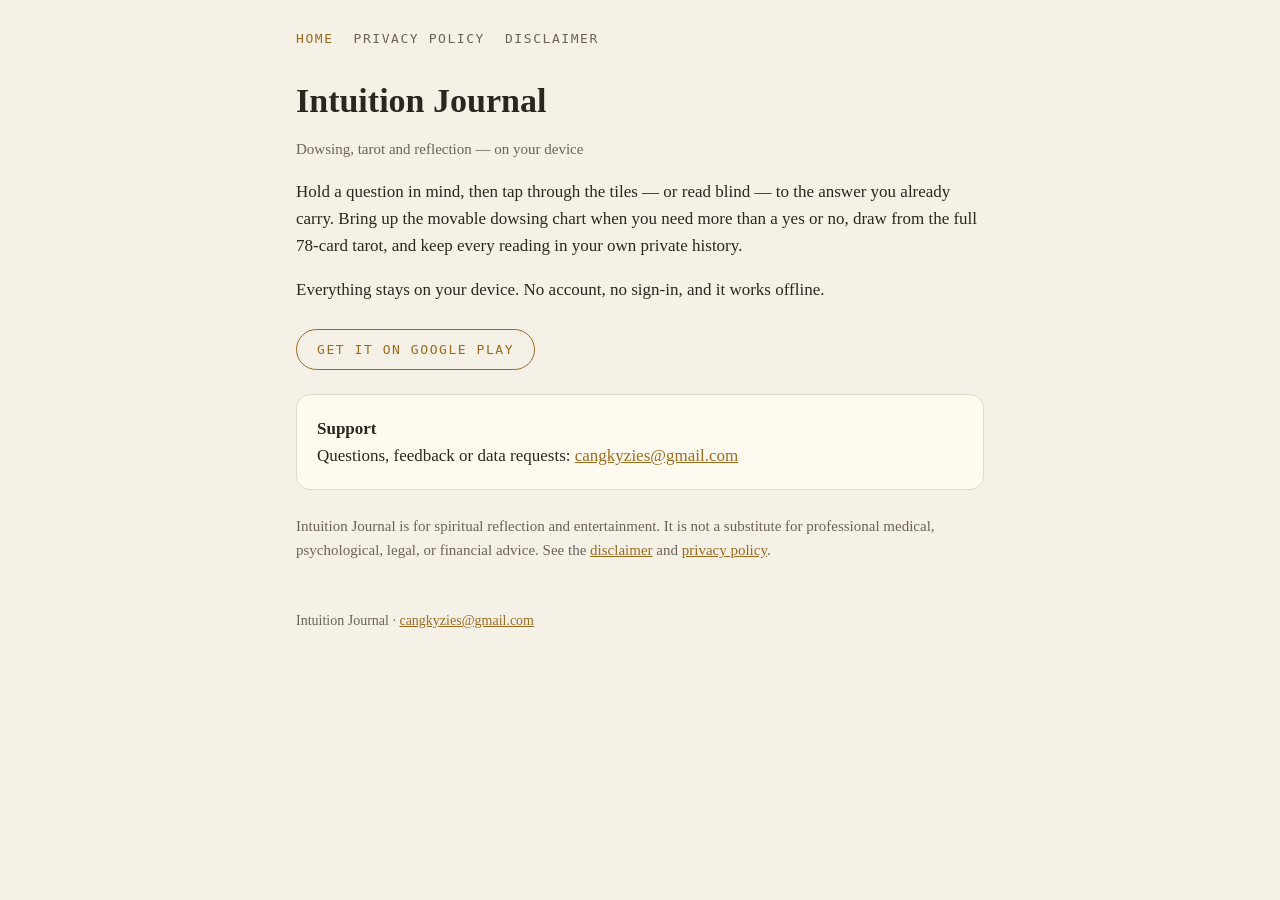
==== index.html @ 1e9a682b "Add home, privacy policy and disclaimer pages" ====
<!doctype html>
<html lang="en"><head><meta charset="utf-8"><meta name="viewport" content="width=device-width,initial-scale=1">
<title>Intuition Journal</title><meta name="description" content="Intuition Journal — a local-first dowsing, tarot and reflection app for Android.">
<link rel="stylesheet" href="/style.css"></head>
<body><main><nav><a href="/" aria-current=page>Home</a><a href="/privacy-policy/">Privacy policy</a><a href="/disclaimer/">Disclaimer</a></nav>
<h1>Intuition Journal</h1>
<p class="meta">Dowsing, tarot and reflection — on your device</p>
<p>Hold a question in mind, then tap through the tiles — or read blind — to the answer you already carry. Bring up the movable dowsing chart when you need more than a yes or no, draw from the full 78-card tarot, and keep every reading in your own private history.</p>
<p>Everything stays on your device. No account, no sign-in, and it works offline.</p>
<p><a class="btn" href="https://play.google.com/store/apps/details?id=com.intuition.app">Get it on Google Play</a></p>
<div class="card"><strong>Support</strong><br>Questions, feedback or data requests: <a href="mailto:cangkyzies@gmail.com">cangkyzies@gmail.com</a></div>
<p class="meta" style="margin-top:24px">Intuition Journal is for spiritual reflection and entertainment. It is not a substitute for professional medical, psychological, legal, or financial advice. See the <a href="/disclaimer/">disclaimer</a> and <a href="/privacy-policy/">privacy policy</a>.</p>
<footer>Intuition Journal · <a href="mailto:cangkyzies@gmail.com">cangkyzies@gmail.com</a></footer>
</main></body></html>
---- style.css ----
:root{--bg:#f6f1e7;--card:#fffaf0;--text:#2b2620;--muted:#6b6257;--accent:#9a6b1f;--border:#e2d8c6}
@media (prefers-color-scheme:dark){:root{--bg:#1c1914;--card:#25211b;--text:#efe7d8;--muted:#b3a894;--accent:#d9a650;--border:#3a342a}}
*{box-sizing:border-box}body{margin:0;background:var(--bg);color:var(--text);font:17px/1.6 Georgia,"Times New Roman",serif}
main{max-width:720px;margin:0 auto;padding:32px 16px 64px}
nav{display:flex;gap:20px;flex-wrap:wrap;font:13px/1 ui-monospace,Menlo,monospace;text-transform:uppercase;letter-spacing:.12em;margin-bottom:36px}
nav a{color:var(--muted);text-decoration:none}nav a[aria-current]{color:var(--accent)}
h1{font-size:34px;line-height:1.2;margin:0 0 8px}h2{font-size:20px;margin:36px 0 8px}
.meta{color:var(--muted);font-size:15px}a{color:var(--accent);overflow-wrap:anywhere}
ul{padding-left:22px}li{margin:4px 0}
.card{background:var(--card);border:1px solid var(--border);border-radius:14px;padding:20px;margin-top:24px}
.btn{display:inline-block;margin-top:8px;padding:12px 20px;border-radius:999px;border:1px solid var(--accent);text-decoration:none;font:13px ui-monospace,Menlo,monospace;text-transform:uppercase;letter-spacing:.12em}
footer{margin-top:48px;color:var(--muted);font-size:14px}
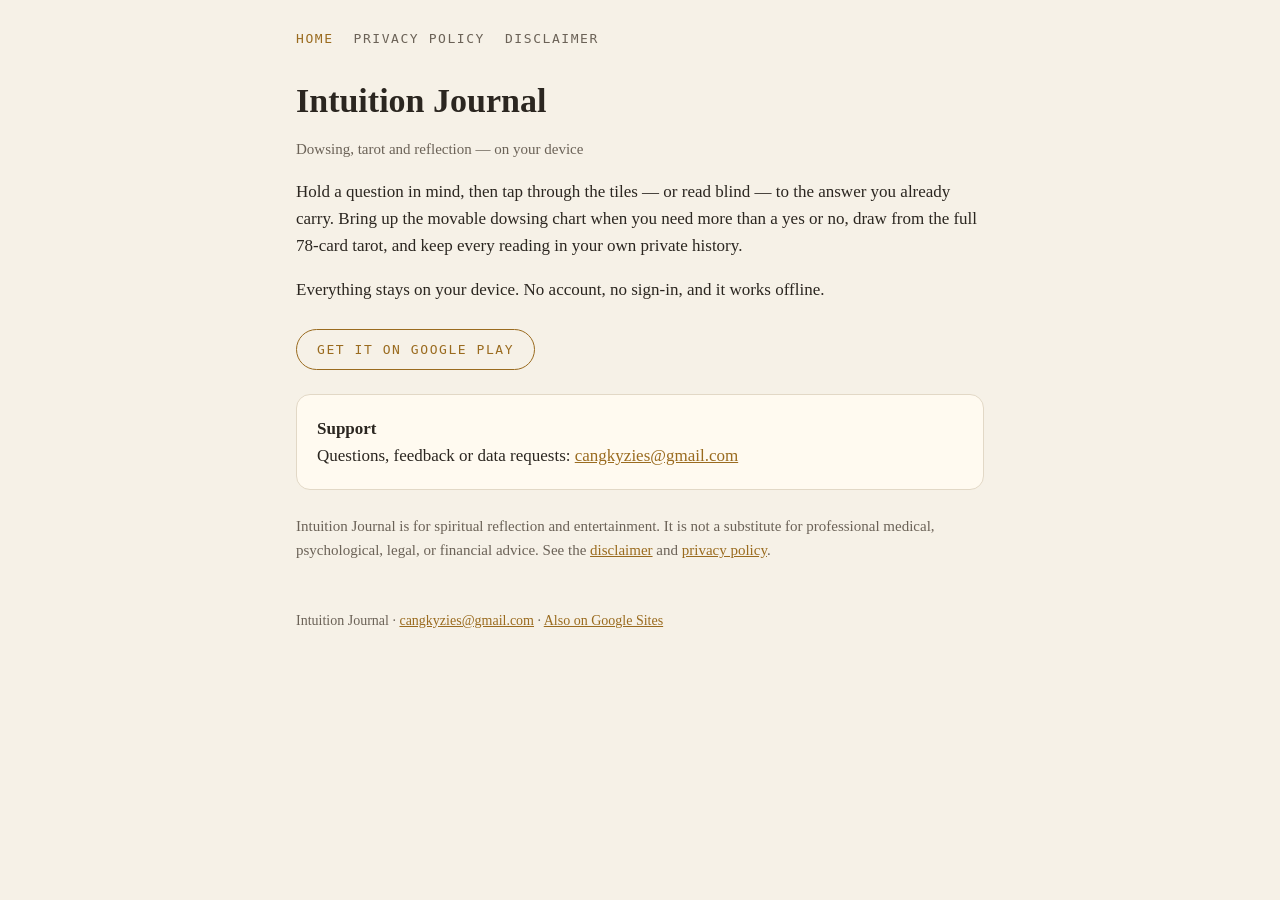
==== commit 84c5e183: "Link to the Google Sites version in the footer" ====
--- a/index.html
+++ b/index.html
@@ -10,5 +10,5 @@
 <p><a class="btn" href="https://play.google.com/store/apps/details?id=com.intuition.app">Get it on Google Play</a></p>
 <div class="card"><strong>Support</strong><br>Questions, feedback or data requests: <a href="mailto:cangkyzies@gmail.com">cangkyzies@gmail.com</a></div>
 <p class="meta" style="margin-top:24px">Intuition Journal is for spiritual reflection and entertainment. It is not a substitute for professional medical, psychological, legal, or financial advice. See the <a href="/disclaimer/">disclaimer</a> and <a href="/privacy-policy/">privacy policy</a>.</p>
-<footer>Intuition Journal · <a href="mailto:cangkyzies@gmail.com">cangkyzies@gmail.com</a></footer>
+<footer>Intuition Journal · <a href="mailto:cangkyzies@gmail.com">cangkyzies@gmail.com</a> · <a href="https://sites.google.com/view/intuitionapp">Also on Google Sites</a></footer>
 </main></body></html>
